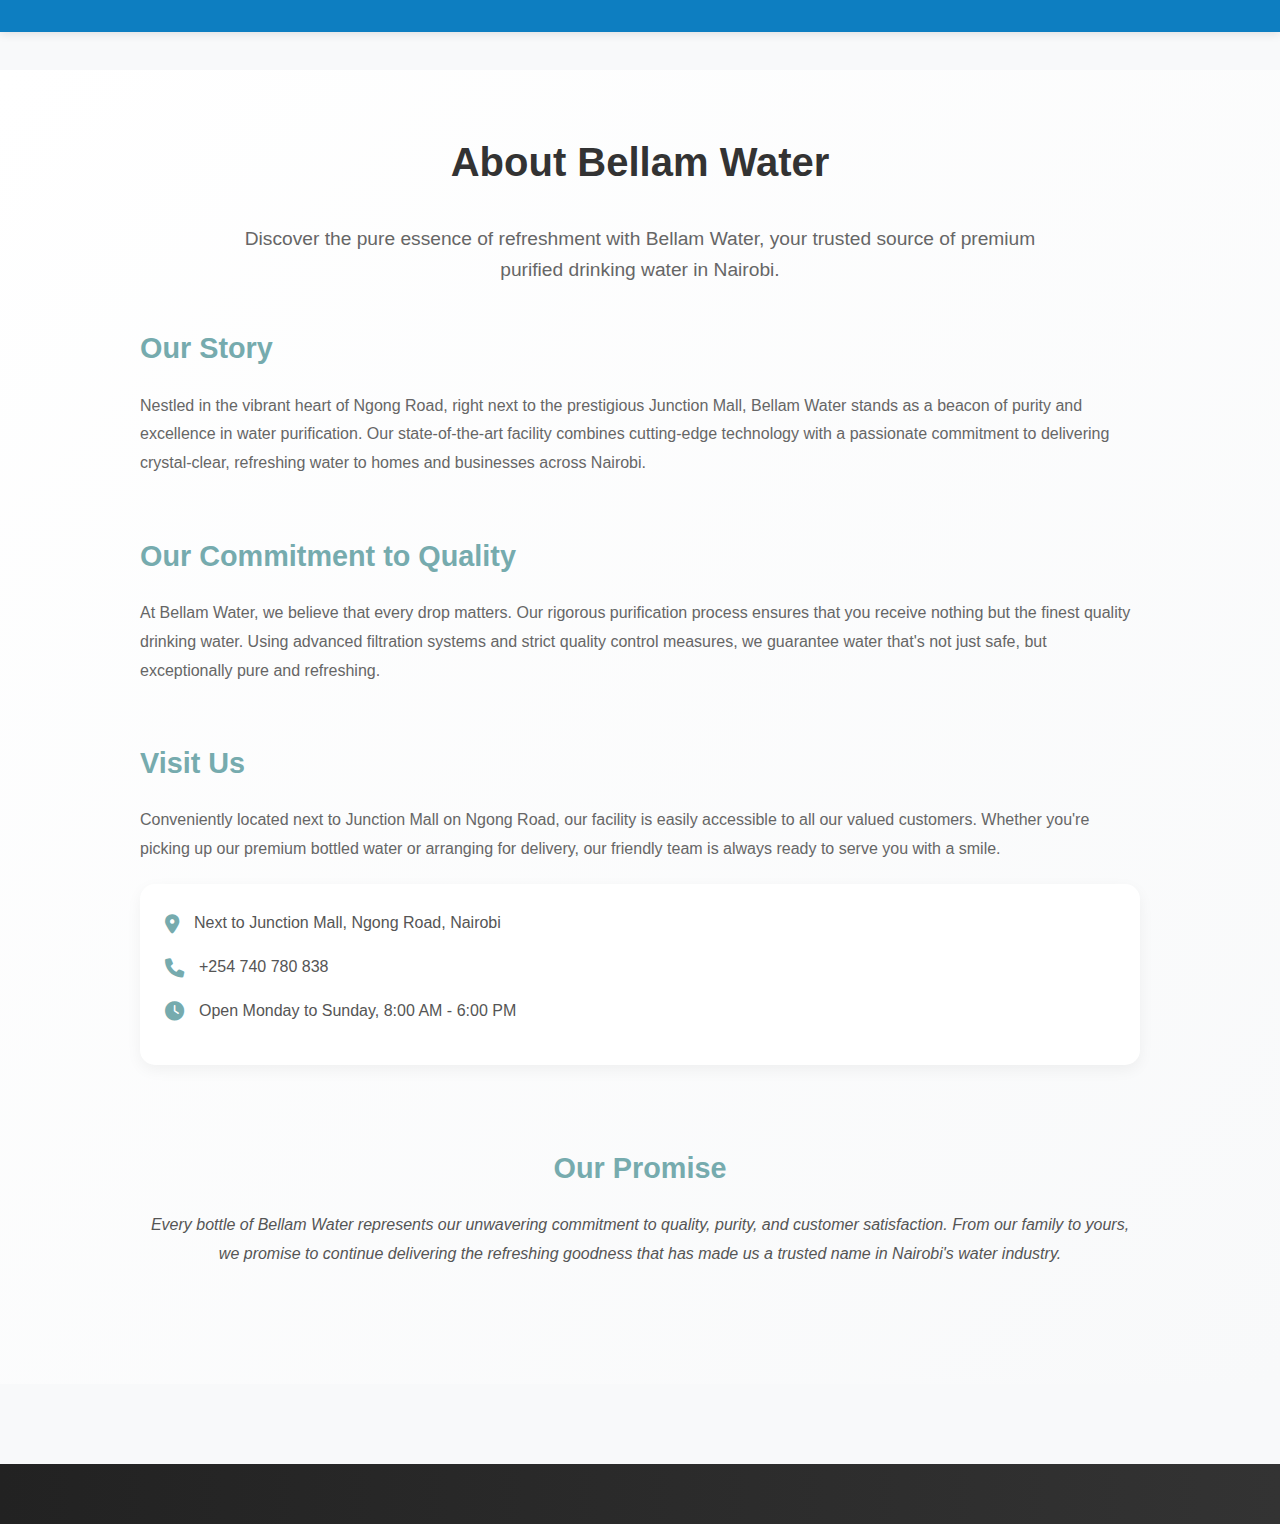
==== about.html @ 1f4a9862 "Add files via upload" ====
<!DOCTYPE html>
<html lang="en">
<head>
    <meta charset="UTF-8">
    <meta name="viewport" content="width=device-width, initial-scale=1.0">
    <title>About Us - Bellam Water</title>
    <link rel="stylesheet" href="bellam.css">
    <link rel="stylesheet" href="https://cdnjs.cloudflare.com/ajax/libs/font-awesome/6.0.0/css/all.min.css">
</head>
<body>
    <!-- Same navbar as main page -->
    <nav class="navbar">
        <!-- Copy your existing navbar here -->
    </nav>

    <!-- About Us Content -->
    <div class="about-section">
        <div class="about-container">
            <h1>About Bellam Water</h1>
            <p class="about-intro">
                Discover the pure essence of refreshment with Bellam Water, your trusted source of premium purified drinking water in Nairobi.
            </p>
            
            <div class="about-content">
                <div class="about-story">
                    <h2>Our Story</h2>
                    <p>
                        Nestled in the vibrant heart of Ngong Road, right next to the prestigious Junction Mall, Bellam Water stands as a beacon of purity and excellence in water purification. Our state-of-the-art facility combines cutting-edge technology with a passionate commitment to delivering crystal-clear, refreshing water to homes and businesses across Nairobi.
                    </p>
                </div>

                <div class="about-quality">
                    <h2>Our Commitment to Quality</h2>
                    <p>
                        At Bellam Water, we believe that every drop matters. Our rigorous purification process ensures that you receive nothing but the finest quality drinking water. Using advanced filtration systems and strict quality control measures, we guarantee water that's not just safe, but exceptionally pure and refreshing.
                    </p>
                </div>

                <div class="about-location">
                    <h2>Visit Us</h2>
                    <p>
                        Conveniently located next to Junction Mall on Ngong Road, our facility is easily accessible to all our valued customers. Whether you're picking up our premium bottled water or arranging for delivery, our friendly team is always ready to serve you with a smile.
                    </p>
                    <div class="location-details">
                        <p><i class="fas fa-map-marker-alt"></i> Next to Junction Mall, Ngong Road, Nairobi</p>
                        <p><i class="fas fa-phone"></i> +254 740 780 838</p>
                        <p><i class="fas fa-clock"></i> Open Monday to Sunday, 8:00 AM - 6:00 PM</p>
                    </div>
                </div>

                <div class="about-promise">
                    <h2>Our Promise</h2>
                    <p>
                        Every bottle of Bellam Water represents our unwavering commitment to quality, purity, and customer satisfaction. From our family to yours, we promise to continue delivering the refreshing goodness that has made us a trusted name in Nairobi's water industry.
                    </p>
                </div>
            </div>
        </div>
    </div>

    <!-- Same footer as main page -->
    <footer>
        <!-- Copy your existing footer here -->
    </footer>

    <script src="script.js"></script>
</body>
</html>
---- bellam.css ----
/* Reset and Base Styles */
* {
    margin: 0;
    padding: 0;
    box-sizing: border-box;
}

body {
    font-family: 'Poppins', sans-serif;
    line-height: 1.6;
    color: #333;
    background-color: #f8f9fa;
    animation: fadeIn 0.5s ease-in;
}

/* Enhanced Header/Navbar Styles */
.navbar {
    display: flex;
    justify-content: space-between;
    align-items: center;
    padding: 1rem 5%;
    position: fixed;
    width: 100%;
    top: 0;
    z-index: 1000;
    background-color: rgba(0, 119, 190, 0.95);
    backdrop-filter: blur(10px);
    box-shadow: 0 2px 10px rgba(0, 0, 0, 0.1);
}

.logo {
    display: flex;
    align-items: center;
    gap: 12px;
}

.logo-img {
    height: 40px;
    width: auto;
    transition: transform 0.3s ease;
}

.logo-img:hover {
    transform: scale(1.05);
}

.logo-text-container {
    display: flex;
    gap: 5px;
    align-items: center;
}

.logo-text {
    color: #ffffff;
    font-size: 1.8rem;
    font-weight: 700;
    letter-spacing: 1px;
}

.logo-text-water {
    color: var(--accent-blue);
    font-size: 1.8rem;
    font-weight: 700;
    letter-spacing: 1px;
}

.nav-links {
    display: flex;
    align-items: center;
    gap: 2rem;
    list-style: none;
}

.nav-links li a {
    color: white;
    text-decoration: none;
    font-weight: 500;
    font-size: 1rem;
    transition: color 0.3s ease;
}

.nav-links li a:hover {
    color: var(--accent-blue);
}

/* Hamburger Menu */
.hamburger {
    display: none;
    background: none;
    border: none;
    cursor: pointer;
    padding: 10px;
    z-index: 1001;
}

.hamburger span {
    display: block;
    width: 22px;
    height: 2px;
    background-color: white;
    margin: 4px 0;
    transition: all 0.3s ease;
}

/* Mobile Navigation */
@media (max-width: 768px) {
    .hamburger {
        display: block;
    }

    .nav-links {
        position: absolute;
        top: 70px;
        right: 0;
        width: 200px;
        flex-direction: column;
        align-items: flex-start;
        padding: 10px 0;
        background-color: rgba(34, 34, 34, 0.95);
        backdrop-filter: blur(10px);
        transform: translateX(100%);
        opacity: 0;
        transition: all 0.3s ease;
        border-radius: 0 0 0 15px;
        box-shadow: -2px 2px 10px rgba(0, 0, 0, 0.1);
    }

    .nav-links.active {
        transform: translateX(0);
        opacity: 1;
    }

    .nav-links li {
        width: 100%;
    }

    .nav-links li a {
        padding: 12px 25px;
        font-size: 0.9rem;
        display: block;
        color: #fff;
        transition: all 0.3s ease;
    }

    .nav-links li a:hover {
        background-color: rgba(118, 171, 174, 0.1);
        color: #76abae;
        padding-left: 30px;
    }

    .hamburger.active span:nth-child(1) {
        transform: rotate(45deg) translate(5px, 5px);
    }

    .hamburger.active span:nth-child(2) {
        opacity: 0;
    }

    .hamburger.active span:nth-child(3) {
        transform: rotate(-45deg) translate(5px, -5px);
    }
}

@media (max-width: 480px) {
    .nav-links {
        width: 180px;
    }

    .nav-links li a {
        font-size: 0.85rem;
        padding: 10px 20px;
    }
}

/* Enhanced Cart Icon */
.cart-wrapper {
    position: relative;
    z-index: 1001;
}

.cart-icon {
    position: relative;
    padding: 12px;
    color: white;
    text-decoration: none;
    cursor: pointer;
    display: flex;
    align-items: center;
    transition: color 0.3s ease;
}

.cart-icon:hover {
    color: var(--accent-blue);
}

#cart-count {
    position: absolute;
    top: -5px;
    right: -5px;
    background-color: var(--secondary-blue);
    color: white;
    border-radius: 50%;
    padding: 2px 6px;
    font-size: 12px;
    min-width: 20px;
    text-align: center;
    box-shadow: 0 2px 5px rgba(0, 0, 0, 0.2);
}

/* Cart Dropdown */
.cart-dropdown {
    position: fixed;
    top: 50%;
    right: 50%;
    transform: translate(50%, -50%);
    width: 380px;
    background: rgba(255, 255, 255, 0.98);
    backdrop-filter: blur(10px);
    border-radius: 15px;
    box-shadow: 0 8px 30px rgba(0, 0, 0, 0.2);
    padding: 20px;
    display: none;
    z-index: 1002;
    border: 1px solid var(--transparent-blue);
    max-height: 90vh;
    overflow-y: auto;
}

.cart-dropdown.active {
    display: block;
    animation: slideDown 0.3s ease;
}

.cart-header {
    display: flex;
    justify-content: space-between;
    align-items: center;
    padding-bottom: 15px;
    border-bottom: 2px solid var(--transparent-blue);
    margin-bottom: 15px;
}

.cart-header h3 {
    color: #333;
    font-size: 1.2rem;
    font-weight: 600;
    margin: 0;
}

.close-cart {
    background: none;
    border: none;
    color: #666;
    cursor: pointer;
    padding: 8px;
    border-radius: 50%;
    transition: all 0.3s ease;
}

.close-cart:hover {
    background: rgba(118, 171, 174, 0.1);
    color: #333;
}

.cart-items {
    min-height: 50px; /* Minimum height when empty */
    max-height: calc(90vh - 200px); /* Maximum height when full */
    overflow-y: auto;
    padding-right: 10px;
    margin: 15px 0;
}

/* Empty cart message */
.cart-items:empty::after {
    content: 'Your cart is empty';
    display: block;
    text-align: center;
    color: #666;
    padding: 20px 0;
    font-style: italic;
}

/* Custom scrollbar for cart items */
.cart-items::-webkit-scrollbar {
    width: 6px;
}

.cart-items::-webkit-scrollbar-track {
    background: rgba(118, 171, 174, 0.1);
    border-radius: 10px;
}

.cart-items::-webkit-scrollbar-thumb {
    background: rgba(118, 171, 174, 0.5);
    border-radius: 10px;
}

/* Cart Item Styles */
.cart-item {
    display: flex;
    align-items: center;
    gap: 15px;
    padding: 15px;
    border-bottom: 1px solid rgba(118, 171, 174, 0.1);
    animation: fadeIn 0.3s ease;
}

.cart-item-image {
    width: 60px;
    height: 60px;
    border-radius: 8px;
    overflow: hidden;
    flex-shrink: 0;
}

.cart-item-image img {
    width: 100%;
    height: 100%;
    object-fit: cover;
}

.cart-item-info {
    flex-grow: 1;
}

.cart-item-info h4 {
    margin: 0 0 5px 0;
    color: #333;
    font-size: 0.95rem;
}

.cart-item-price {
    display: flex;
    align-items: center;
    justify-content: space-between;
    color: var(--primary-blue);
    font-weight: 500;
}

.quantity-controls {
    display: flex;
    align-items: center;
    gap: 10px;
}

.quantity-controls button {
    background: #f8f9fa;
    border: none;
    width: 25px;
    height: 25px;
    border-radius: 50%;
    cursor: pointer;
    transition: all 0.3s ease;
}

.quantity-controls button:hover {
    background: var(--primary-blue);
    color: white;
}

.remove-item {
    background: none;
    border: none;
    color: #ff6b6b;
    cursor: pointer;
    padding: 5px;
    transition: all 0.3s ease;
}

.remove-item:hover {
    color: #ff5252;
    transform: scale(1.1);
}

.empty-cart-message {
    text-align: center;
    color: #666;
    padding: 20px;
    font-style: italic;
}

/* Animation */
@keyframes fadeIn {
    from { 
        opacity: 0; 
        background-color: var(--light-blue);
    }
    to { 
        opacity: 1; 
        background-color: transparent;
    }
}

.cart-footer {
    padding-top: 15px;
    border-top: 2px solid var(--transparent-blue);
}

.cart-total {
    display: flex;
    justify-content: space-between;
    align-items: center;
    margin-bottom: 20px;
    font-weight: 600;
    color: #333;
    font-size: 1.1rem;
}

.checkout-btn {
    display: flex;
    align-items: center;
    justify-content: center;
    gap: 10px;
    background: var(--primary-blue);
    color: white;
    padding: 15px;
    border-radius: 12px;
    text-decoration: none;
    font-weight: 500;
    transition: all 0.3s ease;
    text-align: center;
}

.checkout-btn:hover {
    background: var(--dark-blue);
    transform: translateY(-2px);
    box-shadow: 0 5px 15px rgba(37, 211, 102, 0.2);
}

/* Mobile Responsive Cart */
@media (max-width: 768px) {
    .cart-dropdown {
        position: fixed;
        top: 70px;
        right: 0;
        transform: none;
        width: 100%;
        height: auto;
        min-height: auto;
        max-height: calc(100vh - 70px);
        margin-top: 0;
        border-radius: 0;
        border: none;
    }

    .cart-items {
        min-height: 50px;
        max-height: calc(100vh - 250px);
        overflow-y: auto;
    }

    /* Ensure cart doesn't conflict with hamburger menu */
    .cart-wrapper {
        position: relative;
        z-index: 1001;
    }
}

/* Animation for cart dropdown */
@keyframes slideDown {
    from {
        opacity: 0;
        transform: translateY(-10px);
    }
    to {
        opacity: 1;
        transform: translateY(0);
    }
}

/* Hero Section Styles */
.hero {
    position: relative;
    height: 100vh;
    min-height: 600px;
    background-image: url('hero-water.jpg'); /* Add your water-themed hero image */
    background-size: cover;
    background-position: center;
    background-attachment: fixed;
    display: flex;
    align-items: center;
    justify-content: center;
    text-align: center;
    color: #fff;
    margin-top: -70px; /* Adjust based on your navbar height */
}

.hero-overlay {
    position: absolute;
    top: 0;
    left: 0;
    right: 0;
    bottom: 0;
    background: linear-gradient(135deg, rgba(0,0,0,0.7) 0%, rgba(0,0,0,0.5) 100%);
    z-index: 1;
}

.hero-content {
    position: relative;
    z-index: 2;
    max-width: 800px;
    padding: 0 20px;
}

.hero-text h1 {
    font-size: 4.5rem;
    font-weight: 700;
    margin: 0;
    letter-spacing: 2px;
    text-transform: uppercase;
    animation: fadeInDown 1s ease-out;
}

.hero-text h2 {
    font-size: 3rem;
    font-weight: 300;
    margin: 0 0 20px;
    color: var(--accent-blue);
    animation: fadeInUp 1s ease-out 0.3s;
    animation-fill-mode: both;
}

.hero-subtitle {
    font-size: 1.2rem;
    margin-bottom: 40px;
    opacity: 0.9;
    animation: fadeIn 1s ease-out 0.6s;
    animation-fill-mode: both;
}

.hero-buttons {
    display: flex;
    gap: 20px;
    justify-content: center;
    animation: fadeIn 1s ease-out 0.9s;
    animation-fill-mode: both;
}

.btn {
    padding: 15px 35px;
    font-size: 1.1rem;
    border-radius: 30px;
    text-decoration: none;
    transition: all 0.3s ease;
    text-transform: uppercase;
    letter-spacing: 1px;
    font-weight: 500;
}

.btn-primary {
    background: var(--primary-blue);
    color: #fff;
    border: 2px solid var(--primary-blue);
}

.btn-primary:hover {
    background: transparent;
    color: var(--primary-blue);
}

.btn-secondary {
    background: transparent;
    color: #fff;
    border: 2px solid #fff;
}

.btn-secondary:hover {
    background: #fff;
    color: #333;
}

/* Animations */
@keyframes fadeInDown {
    from {
        opacity: 0;
        transform: translateY(-30px);
    }
    to {
        opacity: 1;
        transform: translateY(0);
    }
}

@keyframes fadeInUp {
    from {
        opacity: 0;
        transform: translateY(30px);
    }
    to {
        opacity: 1;
        transform: translateY(0);
    }
}

@keyframes fadeIn {
    from {
        opacity: 0;
    }
    to {
        opacity: 1;
    }
}

/* Responsive Styles */
@media (max-width: 768px) {
    .hero {
        min-height: 500px;
    }

    .hero-text h1 {
        font-size: 3rem;
    }

    .hero-text h2 {
        font-size: 2rem;
    }

    .hero-subtitle {
        font-size: 1rem;
    }

    .hero-buttons {
        flex-direction: column;
        gap: 15px;
    }

    .btn {
        padding: 12px 30px;
        font-size: 1rem;
    }
}

/* Product Section Styles */
.product-section {
    padding: 80px 20px;
    background-color: #ffffff;
}

.section-header {
    text-align: center;
    margin-bottom: 50px;
}

.section-header h2 {
    font-size: 2.5rem;
    color: #222;
    margin-bottom: 15px;
}

.section-subtitle {
    color: #666;
    font-size: 1.1rem;
    max-width: 600px;
    margin: 0 auto;
}

.product-grid {
    display: grid;
    grid-template-columns: repeat(auto-fit, minmax(280px, 1fr));
    gap: 30px;
    max-width: 1200px;
    margin: 0 auto;
    padding: 20px;
}

/* Product Card Styles */
.product-card {
    background: #fff;
    border-radius: 15px;
    overflow: hidden;
    position: relative;
    box-shadow: 0 5px 15px rgba(0, 0, 0, 0.1);
    transition: all 0.3s ease;
}

.product-card:hover {
    transform: translateY(-5px);
    box-shadow: 0 8px 20px rgba(0, 0, 0, 0.15);
}

/* Product Badge */
.product-badge {
    position: absolute;
    top: 20px;
    right: 20px;
    background: var(--primary-blue);
    color: white;
    padding: 8px 15px;
    border-radius: 25px;
    font-size: 0.8rem;
    font-weight: 600;
    z-index: 2;
    box-shadow: 0 2px 5px rgba(0, 0, 0, 0.2);
}

.product-badge.popular {
    background: var(--secondary-blue);
}

.product-badge.family {
    background: var(--accent-blue);
}

.product-badge.bulk {
    background: var(--dark-blue);
}

/* Product Image Container */
.product-image {
    position: relative;
    padding-top: 100%; /* 1:1 Aspect Ratio */
    background: #000;
    overflow: hidden;
}

.product-image img {
    position: absolute;
    top: 0;
    left: 0;
    width: 100%;
    height: 100%;
    object-fit: cover;
    transition: transform 0.5s ease;
}

.product-card:hover .product-image img {
    transform: scale(1.05);
}

/* Product Overlay */
.product-overlay {
    position: absolute;
    top: 0;
    left: 0;
    width: 100%;
    height: 100%;
    background: rgba(0, 0, 0, 0.4);
    display: flex;
    align-items: center;
    justify-content: center;
    opacity: 0;
    transition: all 0.3s ease;
}

.product-card:hover .product-overlay {
    opacity: 1;
}

.overlay-content {
    transform: translateY(20px);
    transition: all 0.3s ease;
}

.product-card:hover .overlay-content {
    transform: translateY(0);
}

/* Quick View Button */
.quick-view-btn {
    background: white;
    color: #222;
    border: none;
    padding: 12px 25px;
    border-radius: 25px;
    font-weight: 500;
    display: flex;
    align-items: center;
    gap: 8px;
    cursor: pointer;
    transition: all 0.3s ease;
}

.quick-view-btn:hover {
    background: #76abae;
    color: white;
    transform: scale(1.05);
}

/* Product Info */
.product-info {
    padding: 20px;
    background: white;
}

.product-info h3 {
    font-size: 1.2rem;
    color: #222;
    margin-bottom: 10px;
}

.product-description {
    color: #666;
    font-size: 0.9rem;
    margin-bottom: 15px;
}

.product-price {
    margin-bottom: 15px;
}

.price {
    font-size: 1.3rem;
    font-weight: 600;
    color: #76abae;
}

/* Add to Cart Button */
.add-to-cart-btn {
    width: 100%;
    padding: 12px;
    border: none;
    background: #76abae;
    color: white;
    border-radius: 25px;
    font-weight: 500;
    display: flex;
    align-items: center;
    justify-content: center;
    gap: 8px;
    cursor: pointer;
    transition: all 0.3s ease;
}

.add-to-cart-btn:hover {
    background: #5a8a8d;
    transform: translateY(-2px);
}

/* Process Section */
.process-section {
    background-color: #f8f9fa;
    padding: 80px 20px;
}

.process-steps {
    display: grid;
    grid-template-columns: repeat(auto-fit, minmax(250px, 1fr));
    gap: 30px;
    margin-top: 50px;
}

.process-step {
    text-align: center;
    padding: 30px;
    background: white;
    border-radius: 10px;
    box-shadow: 0 5px 15px rgba(0, 0, 0, 0.1);
    transition: transform 0.3s ease;
}

.process-step:hover {
    transform: translateY(-5px);
}

.process-step i {
    font-size: 2.5rem;
    color: var(--primary-blue);
    margin-bottom: 20px;
}

/* Contact Section Improvements */
.contact-section {
    padding: 80px 20px;
    background-color: #f8f9fa;
}

.contact-container {
    max-width: 1200px;
    margin: 0 auto;
    display: grid;
    grid-template-columns: repeat(auto-fit, minmax(250px, 1fr));
    gap: 30px;
    padding: 20px;
}

.contact-card {
    background: white;
    padding: 30px;
    border-radius: 15px;
    text-align: center;
    box-shadow: 0 5px 15px rgba(0, 0, 0, 0.1);
    transition: transform 0.3s ease;
}

.contact-card:hover {
    transform: translateY(-5px);
}

.contact-icon {
    width: 70px;
    height: 70px;
    background: var(--primary-blue);
    border-radius: 50%;
    display: flex;
    align-items: center;
    justify-content: center;
    margin: 0 auto 20px;
}

.contact-icon i {
    font-size: 28px;
    color: white;
}

.contact-card h3 {
    color: #222;
    font-size: 1.5rem;
    margin-bottom: 15px;
}

.contact-card p {
    color: #666;
    margin-bottom: 8px;
}

.contact-btn {
    display: inline-flex;
    align-items: center;
    gap: 10px;
    margin-top: 20px;
    padding: 10px 20px;
    border-radius: 25px;
    background-color: var(--primary-blue);
    color: white;
    text-decoration: none;
    font-weight: 500;
    transition: all 0.3s ease;
}

.contact-btn:hover {
    background-color: var(--dark-blue);
    transform: translateX(5px);
}

.contact-btn i {
    font-size: 14px;
    transition: transform 0.3s ease;
}

.contact-btn:hover i {
    transform: translateX(5px);
}

.whatsapp-btn {
    background-color: #25D366;
}

.whatsapp-btn:hover {
    background-color: #128C7E;
}

/* Footer Styles */
footer {
    background: linear-gradient(to right, #222222, #333333);
    color: #fff;
    padding: 40px 0 20px;
    margin-top: 80px;
}

.footer-content {
    max-width: 1200px;
    margin: 0 auto;
    padding: 0 20px;
    text-align: center;
}

.footer-logo {
    margin-bottom: 15px;
}

.footer-logo-text {
    font-size: 1.8rem;
    font-weight: 600;
    color: #fff;
}

.footer-logo-water {
    font-size: 1.8rem;
    font-weight: 300;
    color: var(--accent-blue);
}

.footer-tagline {
    color: #999;
    font-size: 0.9rem;
    margin-top: 10px;
}

.footer-bottom {
    border-top: 1px solid rgba(255, 255, 255, 0.1);
    margin-top: 30px;
    padding-top: 20px;
}

.footer-bottom-content {
    max-width: 1200px;
    margin: 0 auto;
    padding: 0 20px;
    display: flex;
    justify-content: space-between;
    align-items: center;
    flex-wrap: wrap;
    gap: 20px;
}

.developer-credit {
    color: #999;
    font-size: 0.9rem;
}

.developer-credit i {
    color: #ff6b6b;
    animation: heartbeat 1.5s ease infinite;
}

.developer-credit a {
    color: var(--accent-blue);
    text-decoration: none;
    font-weight: 500;
    transition: all 0.3s ease;
}

.developer-credit a:hover {
    color: #fff;
}

@keyframes heartbeat {
    0% { transform: scale(1); }
    50% { transform: scale(1.1); }
    100% { transform: scale(1); }
}

@media (max-width: 768px) {
    .footer-bottom-content {
        flex-direction: column;
        text-align: center;
    }
}

/* Animations */
@keyframes fadeInUp {
    from {
        opacity: 0;
        transform: translateY(20px);
    }
    to {
        opacity: 1;
        transform: translateY(0);
    }
}

/* Enhanced Responsive Design */
@media (max-width: 1024px) {
    .hero-content h1 {
        font-size: 2.8rem;
    }
}

@media (max-width: 480px) {
    .navbar {
        padding: 1rem 3%;
    }

    .logo-text, .logo-text-water {
        font-size: 1.5rem;
    }

    .logo-img {
        height: 32px;
    }

    .section-header h2 {
        font-size: 2rem;
    }

    .footer-content {
        grid-template-columns: 1fr;
        text-align: center;
    }

    .social-links {
        justify-content: center;
    }
}

@media (max-width: 768px) {
    .contact-container {
        grid-template-columns: 1fr;
        max-width: 400px;
    }

    .hero-content h1 {
        font-size: 2.5rem;
    }

    .hero-subtitle {
        font-size: 1.1rem;
    }

    .hero-buttons {
        flex-direction: column;
        align-items: center;
    }

    .btn {
        width: 100%;
        max-width: 250px;
        text-align: center;
    }

    .product-grid {
        grid-template-columns: repeat(auto-fit, minmax(250px, 1fr));
        padding: 10px;
    }
}

/* Checkout Form Styles */
.checkout-form {
    margin: 20px 0;
    border-top: 1px solid rgba(118, 171, 174, 0.1);
    padding-top: 20px;
}

.form-group {
    margin-bottom: 15px;
}

.checkout-input {
    width: 100%;
    padding: 12px 15px;
    border: 1px solid rgba(118, 171, 174, 0.2);
    border-radius: 8px;
    font-size: 0.95rem;
    color: #333;
    transition: all 0.3s ease;
    background: rgba(255, 255, 255, 0.8);
}

.checkout-input:focus {
    outline: none;
    border-color: var(--primary-blue);
    box-shadow: 0 0 0 2px rgba(118, 171, 174, 0.1);
}

.checkout-input::placeholder {
    color: #999;
}

select.checkout-input {
    appearance: none;
    background-image: url("data:image/svg+xml,%3Csvg xmlns='http://www.w3.org/2000/svg' width='12' height='12' fill='%23666' viewBox='0 0 16 16'%3E%3Cpath d='M8 11L3 6h10l-5 5z'/%3E%3C/svg%3E");
    background-repeat: no-repeat;
    background-position: right 15px center;
    padding-right: 40px;
}

textarea.checkout-input {
    min-height: 80px;
    resize: vertical;
}

/* Update the checkout button */
.checkout-btn {
    margin-top: 20px;
    background: var(--primary-blue);
    border: none;
    color: white;
    padding: 15px;
    border-radius: 12px;
    display: flex;
    align-items: center;
    justify-content: center;
    gap: 10px;
    font-weight: 500;
    text-decoration: none;
    transition: all 0.3s ease;
}

.checkout-btn:hover {
    transform: translateY(-2px);
    box-shadow: 0 5px 15px rgba(37, 211, 102, 0.2);
}

/* Enhanced About Page Styles */
.about-section {
    margin-top: 70px;
    padding: 60px 20px;
    background: linear-gradient(135deg, #fff 0%, #f8f9fa 100%);
}

.about-container {
    max-width: 1000px;
    margin: 0 auto;
}

.about-section h1 {
    color: #333;
    font-size: 2.5rem;
    margin-bottom: 30px;
    text-align: center;
}

.about-intro {
    font-size: 1.2rem;
    color: #666;
    text-align: center;
    margin-bottom: 40px;
    line-height: 1.6;
    max-width: 800px;
    margin-left: auto;
    margin-right: auto;
}

.about-content {
    display: grid;
    gap: 40px;
}

.about-content h2 {
    color: #76abae;
    font-size: 1.8rem;
    margin-bottom: 20px;
}

.about-content p {
    color: #666;
    line-height: 1.8;
    margin-bottom: 15px;
}

.location-details {
    background: white;
    padding: 25px;
    border-radius: 15px;
    box-shadow: 0 5px 15px rgba(0, 0, 0, 0.05);
    margin-top: 20px;
}

.location-details p {
    display: flex;
    align-items: center;
    gap: 15px;
    margin-bottom: 15px;
    color: #555;
}

.location-details i {
    color: #76abae;
    font-size: 1.2rem;
}

.about-promise {
    text-align: center;
    padding: 40px 0;
}

.about-promise p {
    font-style: italic;
    color: #555;
}

@media (max-width: 768px) {
    .about-section {
        padding: 40px 20px;
    }

    .about-section h1 {
        font-size: 2rem;
    }

    .about-intro {
        font-size: 1.1rem;
    }

    .about-content h2 {
        font-size: 1.5rem;
    }
}

/* Page Transition Animation */
@keyframes fadeIn {
    from { opacity: 0; }
    to { opacity: 1; }
}

/* Quality Section Styles */
.quality-section {
    padding: 80px 0;
    background: linear-gradient(135deg, #f8f9fa 0%, #fff 100%);
}

.quality-grid {
    display: grid;
    grid-template-columns: repeat(auto-fit, minmax(250px, 1fr));
    gap: 30px;
    margin-top: 40px;
}

.quality-card {
    background: white;
    padding: 30px;
    border-radius: 15px;
    text-align: center;
    box-shadow: 0 5px 15px rgba(0, 0, 0, 0.05);
    transition: transform 0.3s ease;
}

.quality-card:hover {
    transform: translateY(-5px);
}

.quality-card i {
    font-size: 2.5rem;
    color: var(--primary-blue);
    margin-bottom: 20px;
}

.quality-card h3 {
    color: #333;
    margin-bottom: 15px;
}

/* Benefits Section Styles */
.benefits-section {
    padding: 80px 0;
    background: #fff;
}

.benefits-grid {
    display: grid;
    grid-template-columns: repeat(auto-fit, minmax(300px, 1fr));
    gap: 40px;
    margin-top: 40px;
}

.benefit-card {
    border-radius: 15px;
    overflow: hidden;
    box-shadow: 0 5px 15px rgba(0, 0, 0, 0.1);
    transition: transform 0.3s ease;
}

.benefit-card:hover {
    transform: translateY(-5px);
}

.benefit-card img {
    width: 100%;
    height: 200px;
    object-fit: cover;
}

.benefit-card h3 {
    padding: 20px;
    margin: 0;
    color: #333;
    background: white;
}

.benefit-card p {
    padding: 0 20px 20px;
    margin: 0;
    color: #666;
    background: white;
}

/* Responsive Adjustments */
@media (max-width: 768px) {
    .quality-grid, .benefits-grid {
        gap: 20px;
    }
    
    .quality-card, .benefit-card {
        padding: 20px;
    }
}

/* Add these styles for form validation feedback */
.checkout-input:not(#delivery-location):not(#delivery-notes) {
    transition: border-color 0.3s ease;
}

.checkout-input:not(#delivery-location):not(#delivery-notes):focus {
    border-color: var(--primary-blue);
}

.checkout-btn[disabled] {
    opacity: 0.7;
    cursor: not-allowed;
}

/* Add a required field indicator */
.form-group:not(:last-child)::after {
    content: '*';
    color: #ff6b6b;
    position: absolute;
    top: 12px;
    right: 15px;
    font-size: 14px;
}

:root {
    /* Primary Colors */
    --primary-blue: #0077be;      /* Deep water blue */
    --secondary-blue: #39a9db;    /* Light refreshing blue */
    --accent-blue: #73c2fb;       /* Sky blue */
    
    /* Supporting Colors */
    --light-blue: #e6f3ff;        /* Very light blue for backgrounds */
    --dark-blue: #005c91;         /* Deep blue for hover states */
    --transparent-blue: rgba(0, 119, 190, 0.1); /* For subtle backgrounds */
}

/* Water Drop Animation */
.water-drop-container {
    display: inline-block; /* Aligns with text */
    position: relative;
    bottom: 5px; /* Adjusts vertical position */
    margin-left: 5px; /* Adds space between text and drop */
}

.water-drop {
    position: absolute;
    width: 15px; /* Adjusted size for better fit */
    height: 15px; /* Adjusted size for better fit */
    background: rgba(0, 119, 190, 0.8); /* Water-like color */
    border-radius: 50%;
    animation: dropFall 2s infinite ease-in-out;
    filter: drop-shadow(0 0 10px rgba(0, 119, 190, 0.5)); /* Water-like glow */
    z-index: 2; /* Ensure drop is above ripple */
}

.water-ripple {
    position: absolute;
    bottom: -10px; /* Adjusts position relative to drop */
    left: 50%;
    transform: translateX(-50%);
    width: 30px; /* Adjusted size for better fit */
    height: 30px; /* Adjusted size for better fit */
    border: 2px solid rgba(0, 119, 190, 0.8); /* Water-like color */
    border-radius: 50%;
    animation: rippleEffect 2s infinite ease-out;
    z-index: 1; /* Ensure ripple is below drop */
}

@keyframes dropFall {
    0% {
        transform: translateY(-100px) scale(1);
        opacity: 0;
    }
    50% {
        transform: translateY(0) scale(1);
        opacity: 1;
    }
    100% {
        transform: translateY(0) scale(0);
        opacity: 0;
    }
}

@keyframes rippleEffect {
    0% {
        width: 0px;
        height: 0px;
        opacity: 1;
    }
    100% {
        width: 100px;
        height: 100px;
        opacity: 0;
    }
}

/* Make drop more visible on mobile */
@media (max-width: 768px) {
    .water-drop {
        width: 12px; /* Adjusted size for mobile */
        height: 12px; /* Adjusted size for mobile */
    }
    .water-ripple {
        width: 20px; /* Adjusted size for mobile */
        height: 20px; /* Adjusted size for mobile */
    }
}
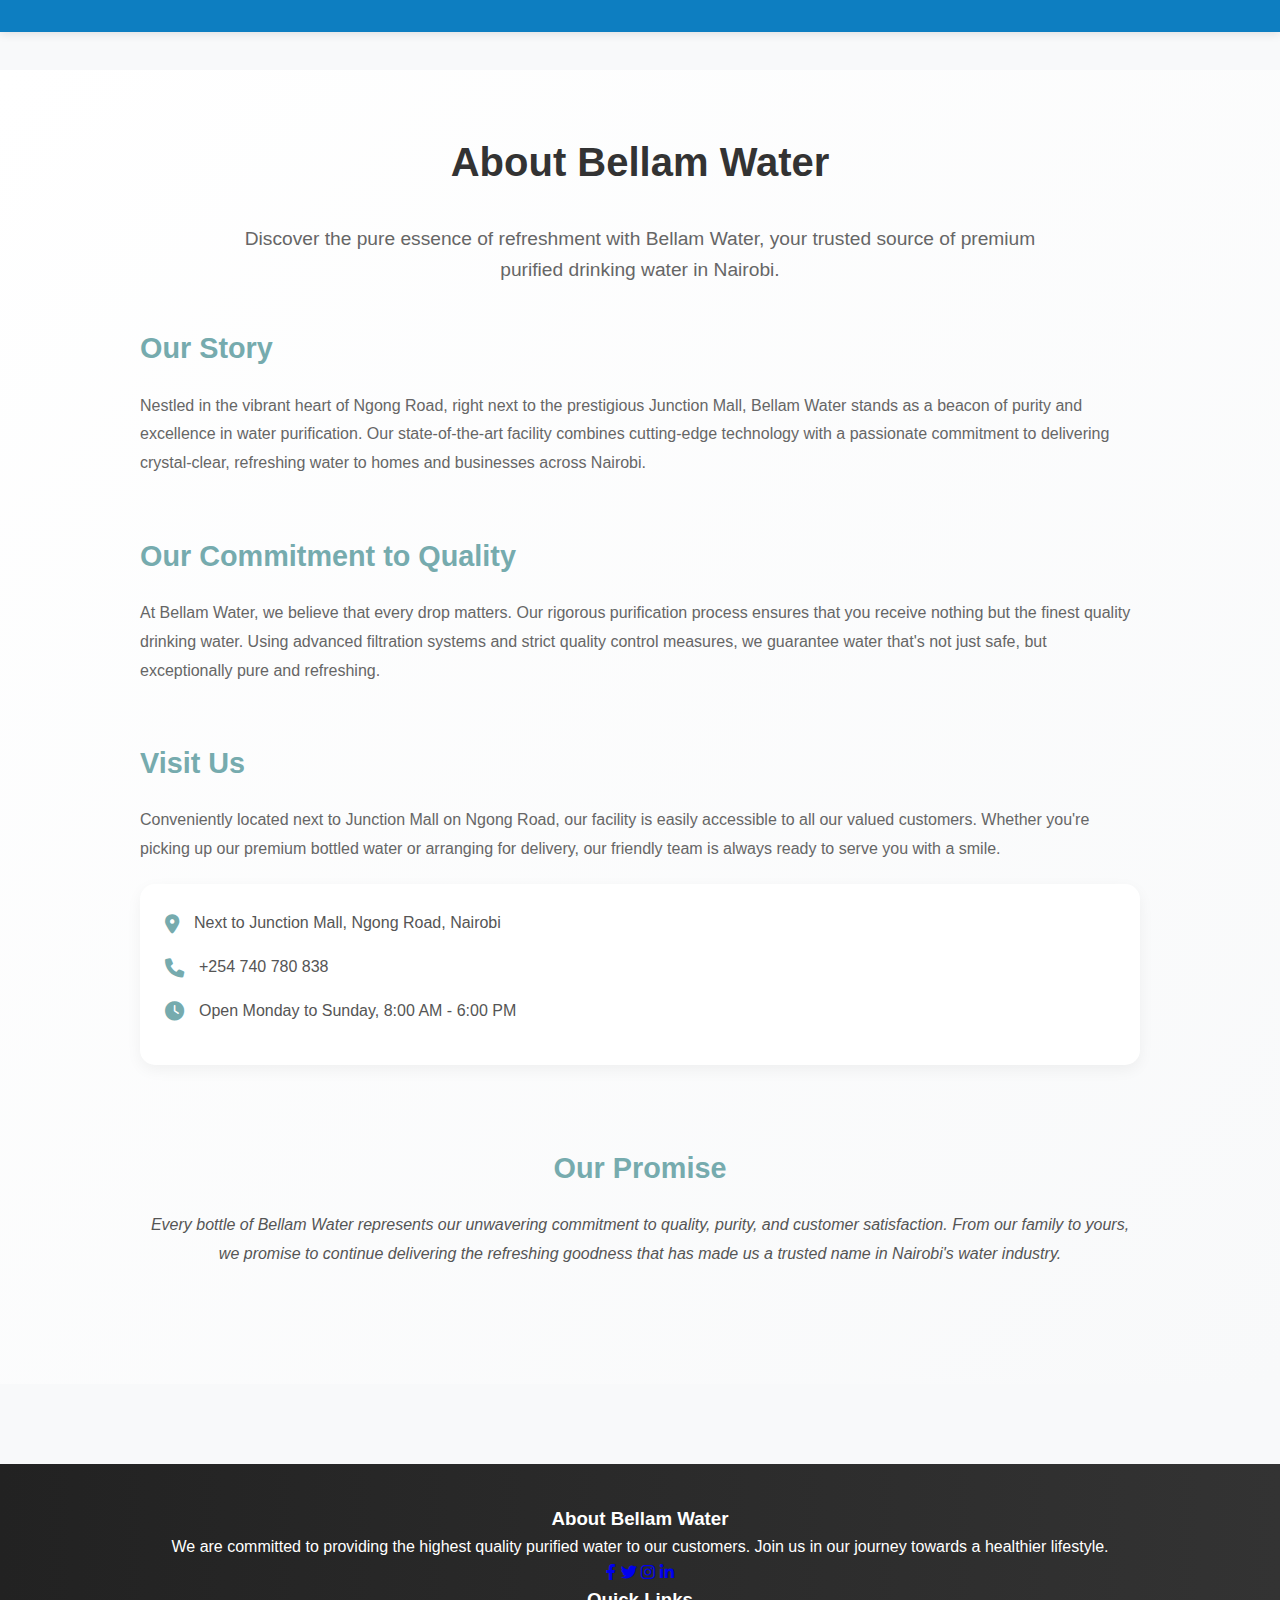
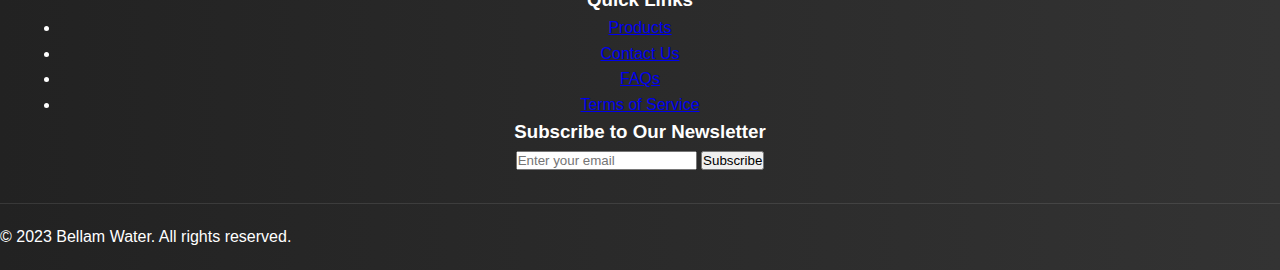
==== commit 799d6ac6: "Update about.html" ====
--- a/about.html
+++ b/about.html
@@ -60,9 +60,43 @@
 
     <!-- Same footer as main page -->
     <footer>
-        <!-- Copy your existing footer here -->
+      
+    <div class="footer-content">
+        <div class="footer-section about">
+            <h3>About Bellam Water</h3>
+            <p>We are committed to providing the highest quality purified water to our customers. Join us in our journey towards a healthier lifestyle.</p>
+            <div class="socials">
+                <a href="https://facebook.com" target="_blank"><i class="fab fa-facebook-f"></i></a>
+                <a href="https://twitter.com" target="_blank"><i class="fab fa-twitter"></i></a>
+                <a href="https://instagram.com" target="_blank"><i class="fab fa-instagram"></i></a>
+                <a href="https://linkedin.com" target="_blank"><i class="fab fa-linkedin-in"></i></a>
+            </div>
+        </div>
+
+        <div class="footer-section links">
+            <h3>Quick Links</h3>
+            <ul>
+                <li><a href="#products">Products</a></li>
+                <li><a href="#contact">Contact Us</a></li>
+                <li><a href="#faq">FAQs</a></li>
+                <li><a href="#terms">Terms of Service</a></li>
+            </ul>
+        </div>
+
+        <div class="footer-section newsletter">
+            <h3>Subscribe to Our Newsletter</h3>
+            <form id="newsletter-form">
+                <input type="email" placeholder="Enter your email" required>
+                <button type="submit">Subscribe</button>
+            </form>
+        </div>
+    </div>
+    <div class="footer-bottom">
+        <p>&copy; 2023 Bellam Water. All rights reserved.</p>
+    </div>
+
     </footer>
 
     <script src="script.js"></script>
 </body>
-</html> +</html> 
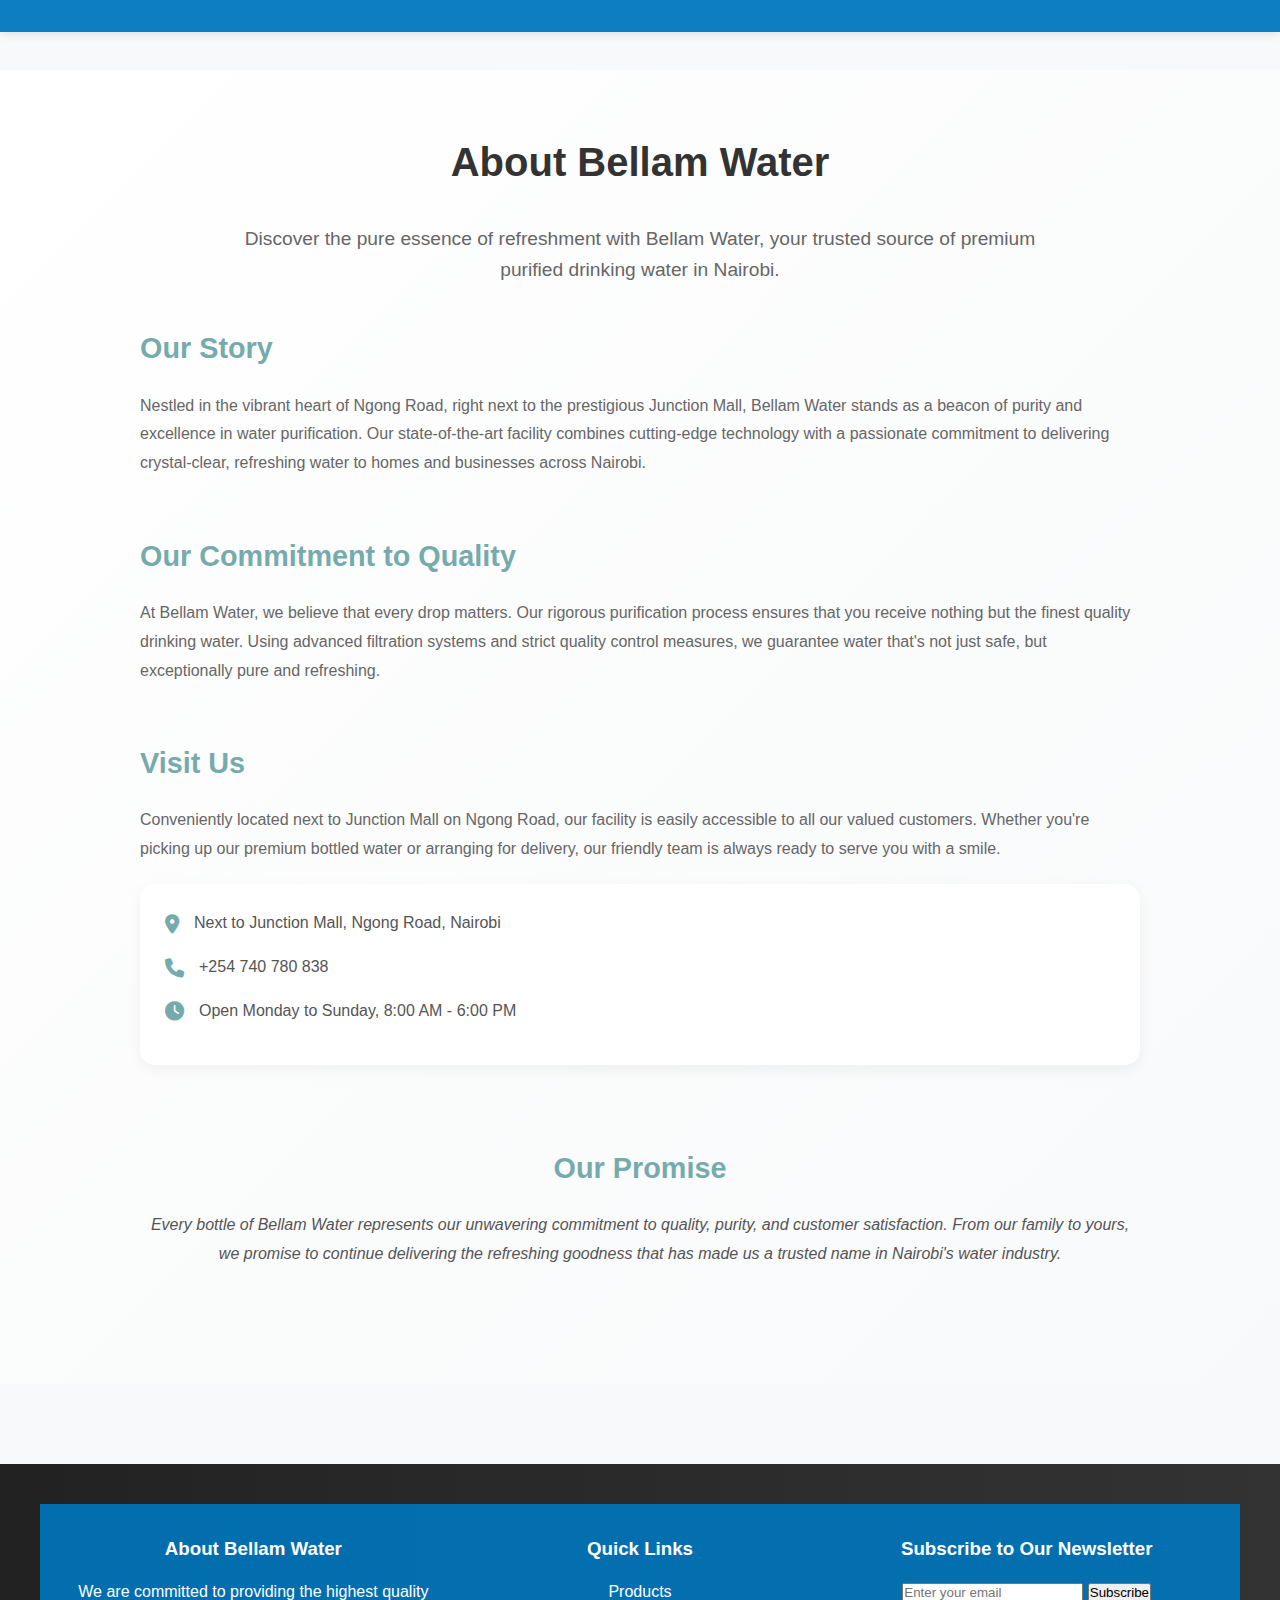
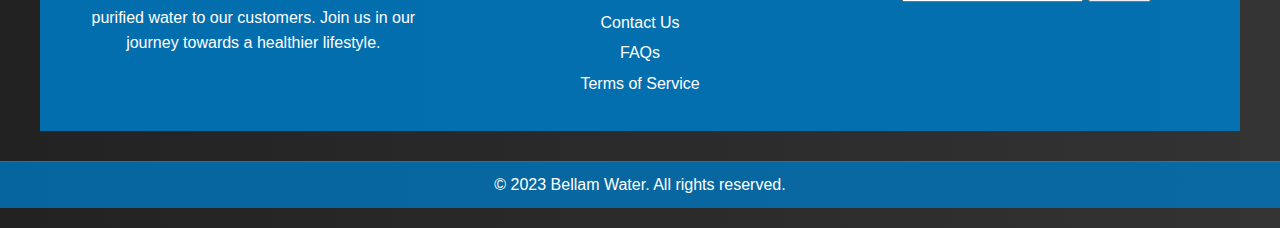
==== commit 712137c4: "Update about.html" ====
--- a/about.html
+++ b/about.html
@@ -65,12 +65,7 @@
         <div class="footer-section about">
             <h3>About Bellam Water</h3>
             <p>We are committed to providing the highest quality purified water to our customers. Join us in our journey towards a healthier lifestyle.</p>
-            <div class="socials">
-                <a href="https://facebook.com" target="_blank"><i class="fab fa-facebook-f"></i></a>
-                <a href="https://twitter.com" target="_blank"><i class="fab fa-twitter"></i></a>
-                <a href="https://instagram.com" target="_blank"><i class="fab fa-instagram"></i></a>
-                <a href="https://linkedin.com" target="_blank"><i class="fab fa-linkedin-in"></i></a>
-            </div>
+            
         </div>
 
         <div class="footer-section links">
--- a/bellam.css
+++ b/bellam.css
@@ -1482,4 +1482,66 @@
         height: 20px; /* Adjusted size for mobile */
     }
 }
-
+.footer-content {
+    display: flex;
+    justify-content: space-between;
+    padding: 20px;
+    background: rgba(0, 119, 190, 0.9);
+    color: #fff;
+}
+
+.footer-section {
+    flex: 1;
+    padding: 10px;
+}
+
+.footer-section h3 {
+    margin-bottom: 15px;
+}
+
+.footer-section p {
+    margin-bottom: 10px;
+}
+
+.footer-section ul {
+    list-style: none;
+    padding: 0;
+}
+
+.footer-section ul li {
+    margin: 5px 0;
+}
+
+.footer-section ul li a {
+    color: #fff;
+    text-decoration: none;
+}
+
+.footer-section .socials a {
+    margin-right: 10px;
+    color: #fff;
+    font-size: 1.5rem;
+}
+
+.footer-section .newsletter input {
+    padding: 10px;
+    border: none;
+    border-radius: 5px;
+    margin-right: 5px;
+}
+
+.footer-section .newsletter button {
+    padding: 10px 15px;
+    border: none;
+    border-radius: 5px;
+    background: #76abae;
+    color: #fff;
+    cursor: pointer;
+}
+
+.footer-bottom {
+    text-align: center;
+    padding: 10px;
+    background: rgba(0, 119, 190, 0.8);
+}
+
